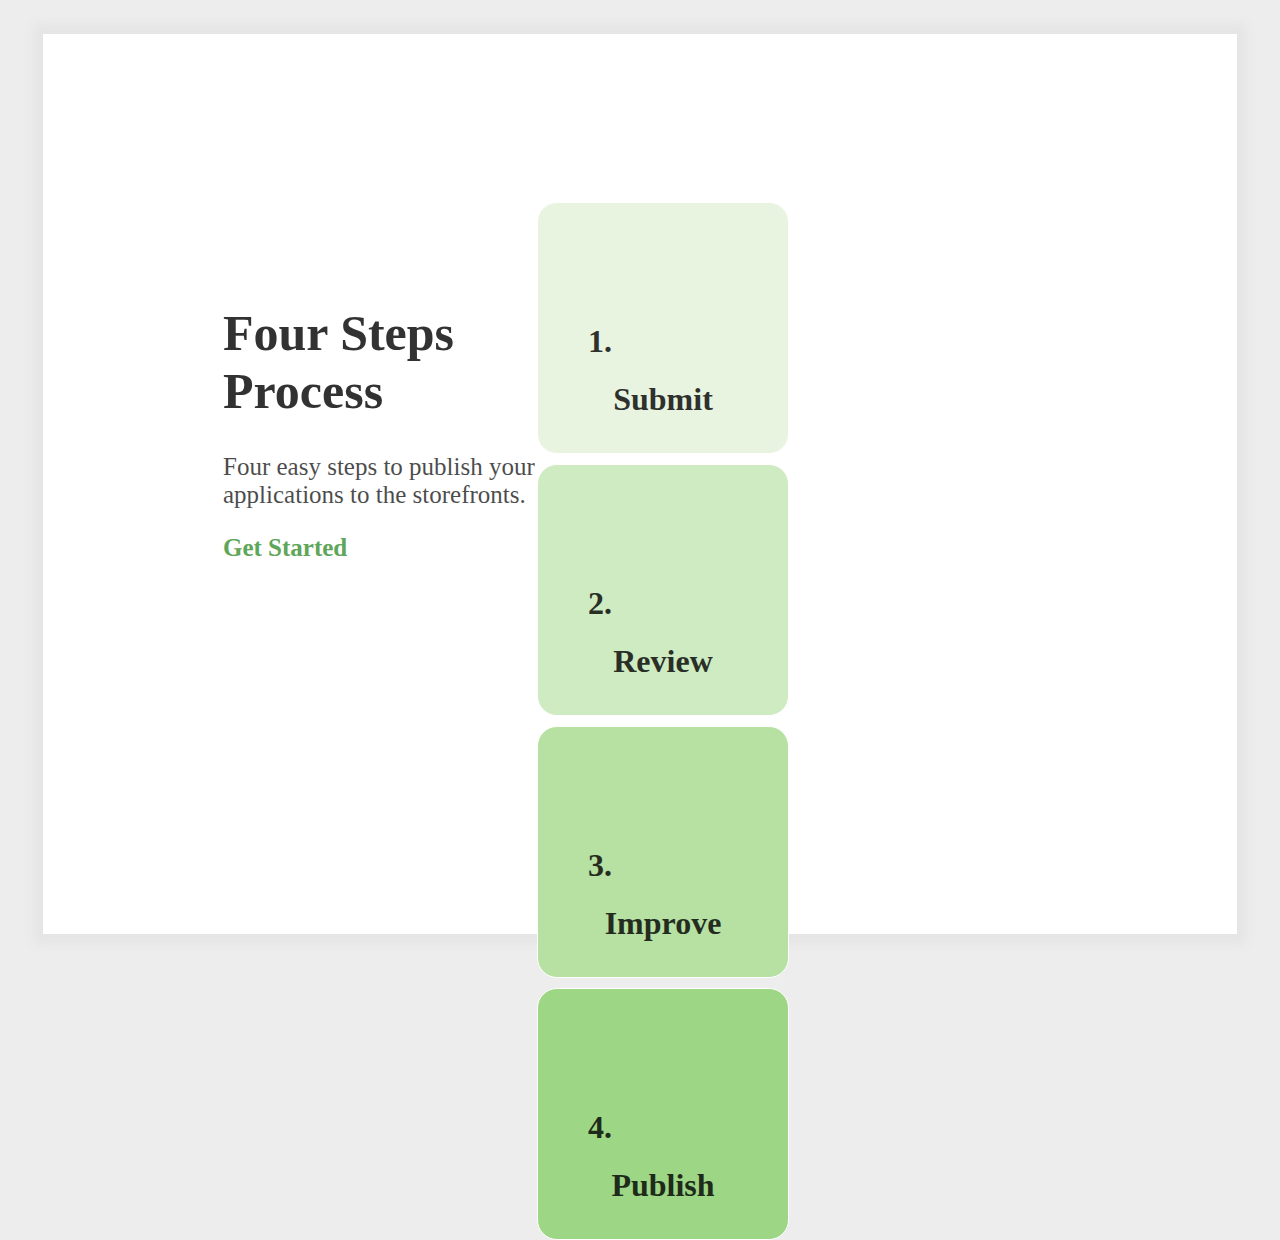
==== Arya Bhattacharyya/views/midpage.html @ 995a3e37 "initial commit" ====
<!DOCTYPE html>
<html lang="en">
<head>
    <meta charset="utf-8">
    <meta name="viewport" content="width=device-width, initial-scale=1">
    
    <link href="https://cdn.jsdelivr.net/npm/bootstrap@5.1.1/dist/css/bootstrap.min.css" rel="stylesheet" integrity="sha384-F3w7mX95PdgyTmZZMECAngseQB83DfGTowi0iMjiWaeVhAn4FJkqJByhZMI3AhiU" crossorigin="anonymous">
    <link rel="stylesheet" href="../styles/midpage.css">
    <title>Glinthub | Mid Page</title>
</head>
<body>
    <div id="outer-box">
        <div id="process-outer-box">
            <div id="title-box">
                <h1>Four Steps Process</h1>
            </div>
            <div id="get-started-box">
                <p>Four easy steps to publish your applications to the storefronts.</p>
                <a href="#">Get Started</a>
            </div>
        </div>
        <div id="card-container" class="container">
            <section class="row">
                <div class="col-lg-5 col-md-3 col-sm-4 col-xs-6">
                    <div class="mid-tile" id="tile-1">
                        <div>
                            <h1 class="number">1.</h1>
                            <h1 class="text">Submit</h1>
                        </div>
                    </div>
                </div>
                <div class="col-lg-5 col-md-3 col-sm-4 col-xs-6">
                    <div class="mid-tile" id="tile-2">
                        <div>
                            <h1 class="number">2.</h1>
                            <h1 class="text">Review</h1>
                        </div>
                    </div>
                </div>
                <div class="col-lg-5 col-md-3 col-sm-4 col-xs-6">
                    <div class="mid-tile" id="tile-3">
                        <div>
                            <h1 class="number">3.</h1>
                            <h1 class="text">Improve</h1>
                        </div>
                    </div>
                </div>
                <div class="col-lg-5 col-md-3 col-sm-4 col-xs-6">
                    <div class="mid-tile" id="tile-4">
                        <div>
                            <h1 class="number">4.</h1>
                            <h1 class="text">Publish</h1>
                        </div>
                    </div>
                </div>
            </section>
       </div>
    </div>
</body>
</html>
---- Arya Bhattacharyya/styles/midpage.css ----
body {
  background-color: #ededed;
  overflow: hidden;
}

#outer-box {
  position: relative;
  background-color: #ffffff;
  height: 900px;
  margin-left: 35px;
  margin-right: 35px;
  -webkit-box-shadow: 0px 0px 10px 10px #E5E5E5;
          box-shadow: 0px 0px 10px 10px #E5E5E5;
}

#process-outer-box {
  position: relative;
  top: 270px;
  left: 180px;
  width: 350px;
}

#title-box {
  width: 300px;
}

#title-box h1 {
  font-size: 50px;
  font-weight: bold;
  opacity: 80%;
}

#get-started-box p {
  font-size: 25px;
  opacity: 70%;
}

#get-started-box a {
  font-size: 25px;
  font-weight: bold;
  color: #379031;
  opacity: 80%;
  text-decoration: none;
}

#get-started-box a:hover {
  opacity: 50%;
}

#card-container {
  float: right;
  width: 700px;
  height: 500px;
  position: relative;
  top: -100px;
}

.mid-tile {
  border: 1px solid white;
  height: 250px;
  width: 250px;
  border-radius: 20px;
  margin-top: 10px;
}

.mid-tile div {
  margin-top: 120px;
}

.mid-tile div h1 {
  font-weight: 700;
  opacity: 80%;
}

.mid-tile div .number {
  margin-left: 50px;
}

.mid-tile div .text {
  text-align: center;
}

#tile-1 {
  background-color: #e8f4e0;
}

#tile-2 {
  background-color: #cfebc2;
}

#tile-3 {
  background-color: #b7e1a3;
}

#tile-4 {
  background-color: #9dd685;
}
/*# sourceMappingURL=midpage.css.map */
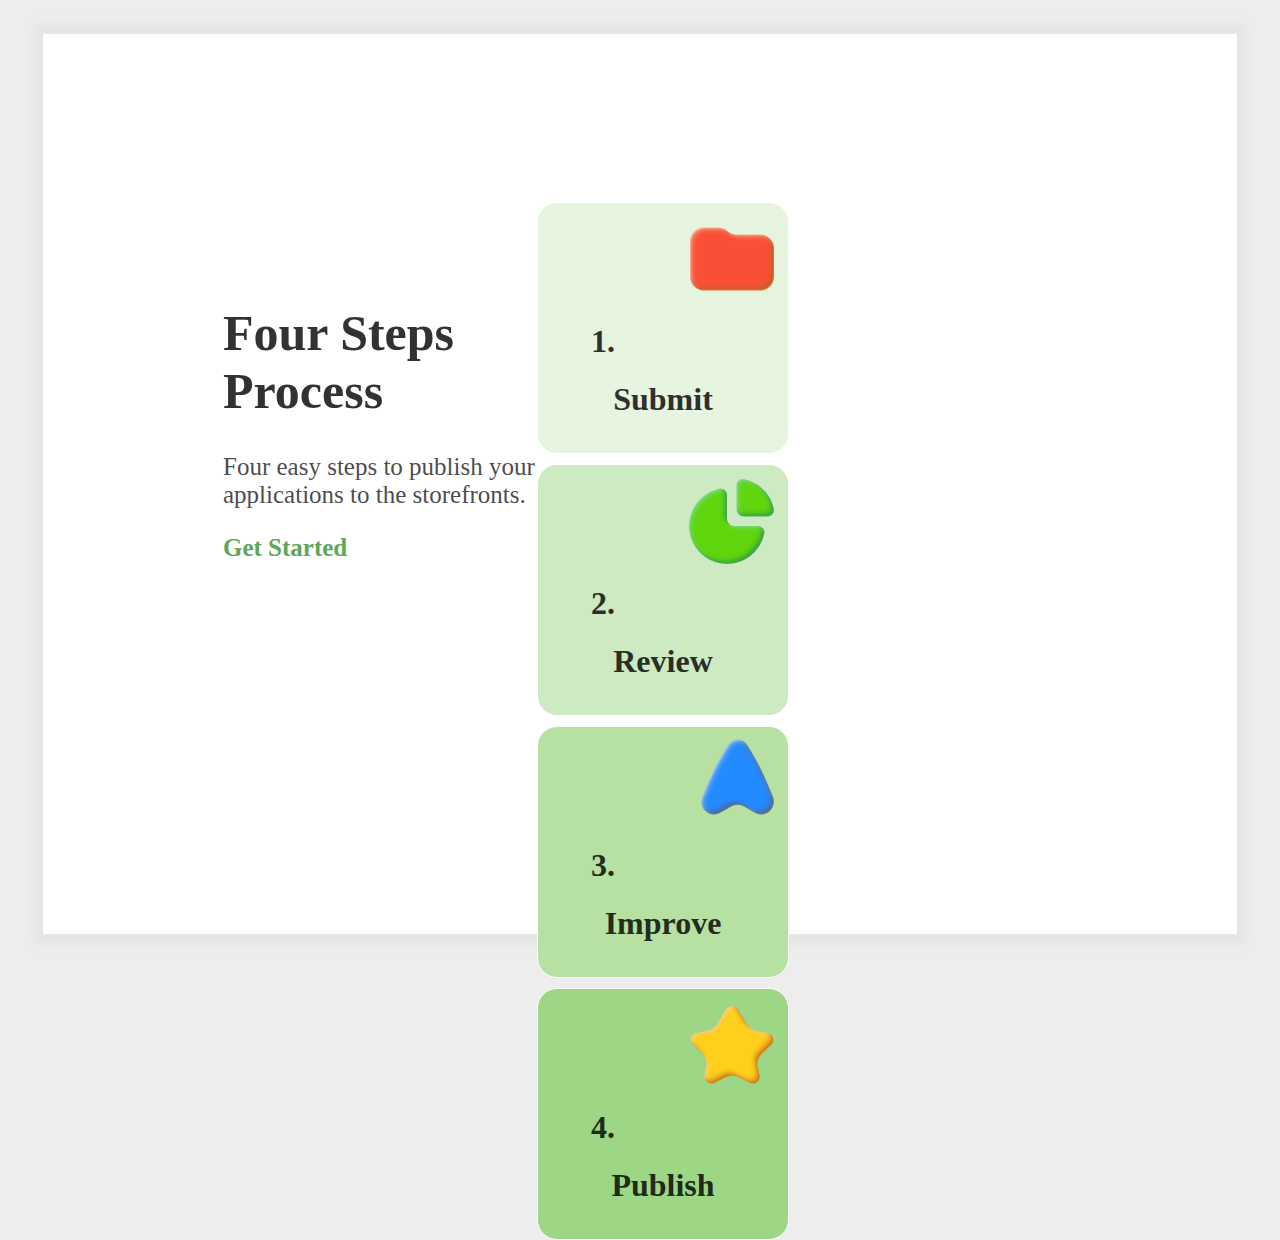
==== commit 850c9d3c: "Merge pull request #1 from xxEasterGrymm/master" ====
--- a/Arya Bhattacharyya/views/midpage.html
+++ b/Arya Bhattacharyya/views/midpage.html
@@ -23,7 +23,10 @@
             <section class="row">
                 <div class="col-lg-5 col-md-3 col-sm-4 col-xs-6">
                     <div class="mid-tile" id="tile-1">
-                        <div>
+                        <div class="img-box">
+                            <img src="../images/Icon_folder.png">
+                        </div>
+                        <div class="text-box">
                             <h1 class="number">1.</h1>
                             <h1 class="text">Submit</h1>
                         </div>
@@ -31,7 +34,10 @@
                 </div>
                 <div class="col-lg-5 col-md-3 col-sm-4 col-xs-6">
                     <div class="mid-tile" id="tile-2">
-                        <div>
+                        <div class="img-box">
+                            <img src="../images/Icon_chart.png">
+                        </div>
+                        <div class="text-box">
                             <h1 class="number">2.</h1>
                             <h1 class="text">Review</h1>
                         </div>
@@ -39,7 +45,10 @@
                 </div>
                 <div class="col-lg-5 col-md-3 col-sm-4 col-xs-6">
                     <div class="mid-tile" id="tile-3">
-                        <div>
+                        <div class="img-box">
+                            <img src="../images/Icon_navigation.png">
+                        </div>
+                        <div class="text-box">
                             <h1 class="number">3.</h1>
                             <h1 class="text">Improve</h1>
                         </div>
@@ -47,7 +56,10 @@
                 </div>
                 <div class="col-lg-5 col-md-3 col-sm-4 col-xs-6">
                     <div class="mid-tile" id="tile-4">
-                        <div>
+                        <div class="img-box">
+                            <img src="../images/Icon_star.png">
+                        </div>
+                        <div class="text-box">
                             <h1 class="number">4.</h1>
                             <h1 class="text">Publish</h1>
                         </div>
--- a/Arya Bhattacharyya/styles/midpage.css
+++ b/Arya Bhattacharyya/styles/midpage.css
@@ -63,36 +63,40 @@
   margin-top: 10px;
 }
 
-.mid-tile div {
+.mid-tile .img-box {
+  float: right;
+}
+
+.mid-tile .text-box {
   margin-top: 120px;
 }
 
-.mid-tile div h1 {
+.mid-tile .text-box h1 {
   font-weight: 700;
   opacity: 80%;
 }
 
-.mid-tile div .number {
-  margin-left: 50px;
+.mid-tile .text-box .number {
+  margin-left: 53px;
 }
 
-.mid-tile div .text {
+.mid-tile .text-box .text {
   text-align: center;
 }
 
 #tile-1 {
-  background-color: #e8f4e0;
+  background-color: #e6f4e0;
 }
 
 #tile-2 {
-  background-color: #cfebc2;
+  background-color: #ceeac3;
 }
 
 #tile-3 {
-  background-color: #b7e1a3;
+  background-color: #b7e1a2;
 }
 
 #tile-4 {
-  background-color: #9dd685;
+  background-color: #9dd785;
 }
 /*# sourceMappingURL=midpage.css.map */